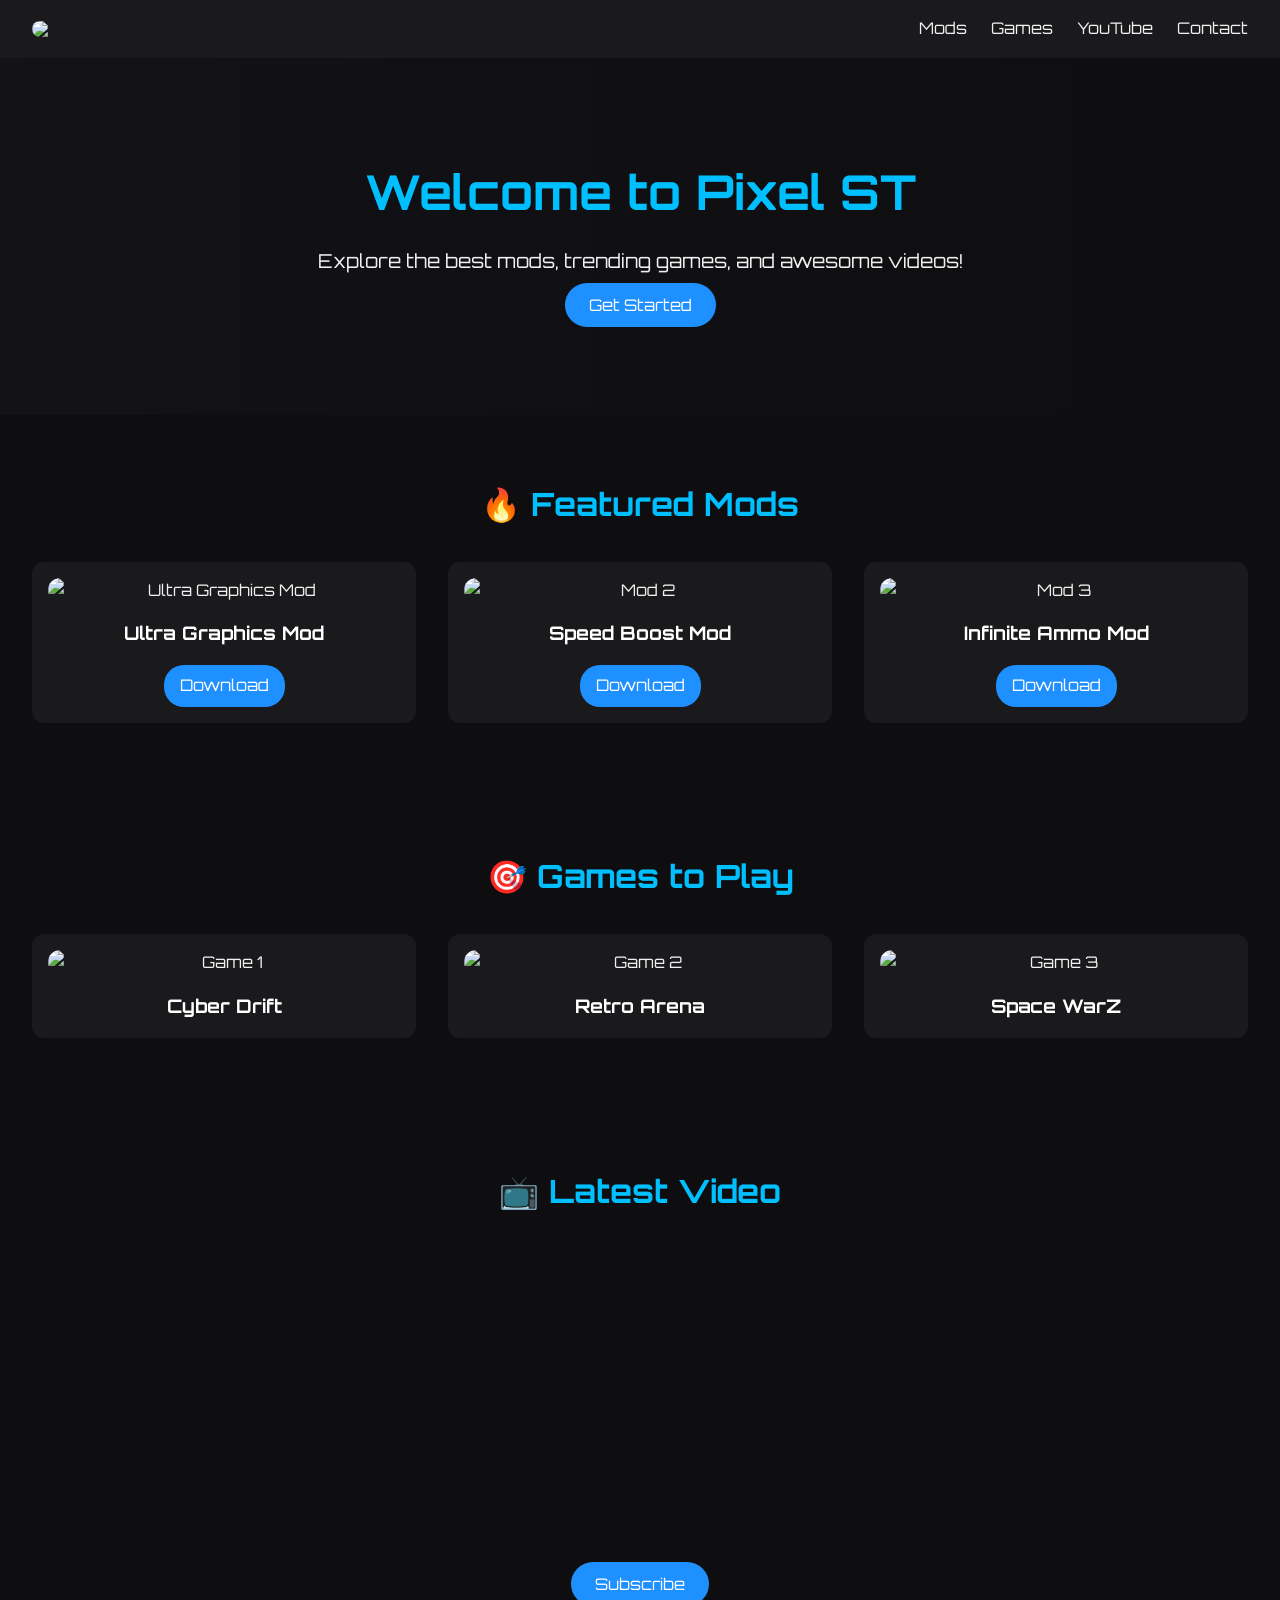
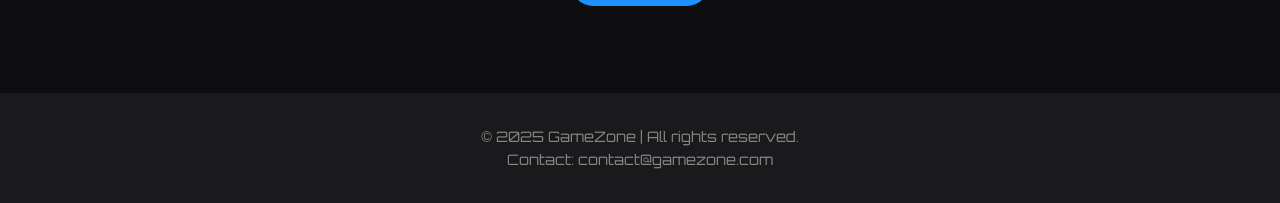
==== game.html @ ad52af6f "Add files via upload" ====
<!DOCTYPE html>
<html lang="en">
<head>
  <meta charset="UTF-8">
  <meta name="viewport" content="width=device-width, initial-scale=1.0">
  <title>GameZone | Home</title>
  <style>

  /* style.css */

  /* Reset & Base */
  * {
    margin: 0;
    padding: 0;
    box-sizing: border-box;
  }
  body {
    font-family: 'Orbitron', sans-serif;
    background-color: #0e0e10;
    color: #f0f0f0;
    line-height: 1.6;
  }
  a {
    text-decoration: none;
    color: inherit;
  }
  img {
    width: 100%;
    display: block;
    border-radius: 12px;
  }

  /* Header */
  header {
    background-color: #1a1a1d;
    padding: 1rem 2rem;
    display: flex;
    justify-content: space-between;
    align-items: center;
    position: sticky;
    top: 0;
    z-index: 1000;
  }
  .logo {
    font-size: 1.8rem;
    color: #00bfff;
  }
  nav ul {
    display: flex;
    gap: 1.5rem;
    list-style: none;
  }
  nav a:hover {
    color: #1e90ff;
  }

  /* Hero Section */
  .hero {
    text-align: center;
    padding: 6rem 2rem;
    background: linear-gradient(to right, #121217, #0e0e10);
  }
  .hero h1 {
    font-size: 3rem;
    color: #00bfff;
  }
  .hero p {
    font-size: 1.2rem;
    margin: 1rem 0;
  }
  .btn {
    background: #1e90ff;
    color: #fff;
    padding: 0.75rem 1.5rem;
    border-radius: 25px;
    transition: background 0.3s;
  }
  .btn:hover {
    background: #00bfff;
  }

  /* Sections */
  .section {
    padding: 4rem 2rem;
    text-align: center;
  }
  .section h2 {
    font-size: 2rem;
    margin-bottom: 2rem;
    color: #00bfff;
  }

  /* Cards */
  .card-grid {
    display: grid;
    grid-template-columns: repeat(auto-fit, minmax(250px, 1fr));
    gap: 2rem;
  }
  .card {
    background: #1a1a1d;
    border-radius: 12px;
    padding: 1rem;
    transition: transform 0.3s ease, box-shadow 0.3s ease;
  }
  .card:hover {
    transform: translateY(-5px);
    box-shadow: 0 10px 20px rgba(0, 191, 255, 0.2);
  }
  .card h3 {
    margin-top: 1rem;
    color: #fff;
  }
  .download-btn {
    display: inline-block;
    margin-top: 1rem;
    background: #1e90ff;
    color: white;
    padding: 0.5rem 1rem;
    border-radius: 20px;
  }
  .download-btn:hover {
    background: #00bfff;
  }

  /* YouTube Section */
  .video-wrapper {
    max-width: 700px;
    margin: auto;
    border-radius: 12px;
    overflow: hidden;
  }

  /* Footer */
  footer {
    background: #1a1a1d;
    color: #888;
    text-align: center;
    padding: 2rem;
    margin-top: 2rem;
    font-size: 0.9rem;
  }

  /* Responsive */
  @media (max-width: 768px) {
    /* Header */
    header {
      padding: 1rem 1.5rem;
      flex-direction: row;
      justify-content: space-between;
    }
    .logo {
      font-size: 1.5rem; /* Smaller logo on mobile */
    }

    /* Navbar Links */
    nav ul {
      display: flex;
      gap: 1rem; /* Reduced gap between links */
      list-style: none;
      justify-content: flex-end;
      width: 100%;
    }

    /* Navbar Link Font Size */
    nav ul li a {
      font-size: 0.9rem; /* Smaller text for navigation links */
    }

    /* Ensure navigation links stay on the right */
    nav ul li {
      margin-left: auto;
    }

    /* Hero Section */
    .hero h1 {
      font-size: 2.2rem; /* Smaller font size for heading on mobile */
    }

    .hero p {
      font-size: 1rem; /* Smaller description text */
    }

    /* Button */
    .btn {
      padding: 0.6rem 1.2rem; /* Smaller buttons */
    }
  }

  .logo img {
  width: 80px; /* Adjust the width as needed */
  height: auto; /* Maintains aspect ratio */
}


  </style>
  <link rel="preconnect" href="https://fonts.googleapis.com">
  <link rel="preconnect" href="https://fonts.gstatic.com" crossorigin>
  <link href="https://fonts.googleapis.com/css2?family=Orbitron:wght@500&display=swap" rel="stylesheet">
  <script src="https://unpkg.com/aos@2.3.1/dist/aos.js"></script>
  <link href="https://unpkg.com/aos@2.3.1/dist/aos.css" rel="stylesheet">
</head>
<body>
  <header>
    <div class="logo"><img src="logo.png"></div>
    <nav>
      <ul id="nav-links">
        <li><a href="#mods">Mods</a></li>
        <li><a href="#games">Games</a></li>
        <li><a href="#youtube">YouTube</a></li>
        <li><a href="#contact">Contact</a></li>
      </ul>
    </nav>
  </header>

  <section class="hero" data-aos="fade-up">
    <h1>Welcome to Pixel ST </h1>
    <p>Explore the best mods, trending games, and awesome videos!</p>
    <a href="#mods" class="btn">Get Started</a>
  </section>

  <section id="mods" class="section" data-aos="fade-up">
    <h2>🔥 Featured Mods</h2>
    <div class="card-grid">
        <div class="card">
            <img src="mod1.jpg" alt="Ultra Graphics Mod">
            <h3>Ultra Graphics Mod</h3>
            <a href="files/ronaldo2008.cpk" class="download-btn" download>Download</a>
          </div>
      <div class="card">
        <img src="mod2.jpg" alt="Mod 2">
        <h3>Speed Boost Mod</h3>
        <a href="files/OF PES 2018 al 2025 V2 by LAqP.rar" class="download-btn" download>Download</a>
      </div>
      <div class="card">
        <img src="mod3.jpg" alt="Mod 3">
        <h3>Infinite Ammo Mod</h3>
        <a href="#" class="download-btn">Download</a>
      </div>
    </div>
  </section>

  <section id="games" class="section" data-aos="fade-up">
    <h2>🎯 Games to Play</h2>
    <div class="card-grid">
      <div class="card">
        <img src="game1.jpg" alt="Game 1">
        <h3>Cyber Drift</h3>
      </div>
      <div class="card">
        <img src="game2.jpg" alt="Game 2">
        <h3>Retro Arena</h3>
      </div>
      <div class="card">
        <img src="game3.jpg" alt="Game 3">
        <h3>Space WarZ</h3>
      </div>
    </div>
  </section>

  <section id="youtube" class="section" data-aos="fade-up">
    <h2>📺 Latest Video</h2>
    <div class="video-wrapper">
      <iframe width="560" height="315" src="https://www.youtube.com/embed/dQw4w9WgXcQ" title="YouTube video player" frameborder="0" allowfullscreen></iframe>
    </div>
    <a href="https://youtube.com/yourchannel" target="_blank" class="btn">Subscribe</a>
  </section>

  <footer id="contact">
    <p>&copy; 2025 GameZone | All rights reserved.</p>
    <p>Contact: contact@gamezone.com</p>
  </footer>

  <script>
    AOS.init();

    // Smooth Scroll
    document.querySelectorAll('a[href^="#"]').forEach(anchor => {
      anchor.addEventListener('click', function (e) {
        e.preventDefault();
        document.querySelector(this.getAttribute('href')).scrollIntoView({
          behavior: 'smooth'
        });
      });
    });

    // Mobile Menu Toggle
    const toggle = document.getElementById('menu-toggle');
    const navLinks = document.getElementById('nav-links');

    toggle.addEventListener('click', () => {
      navLinks.classList.toggle('active');
    });
  </script>
</body>
</html>
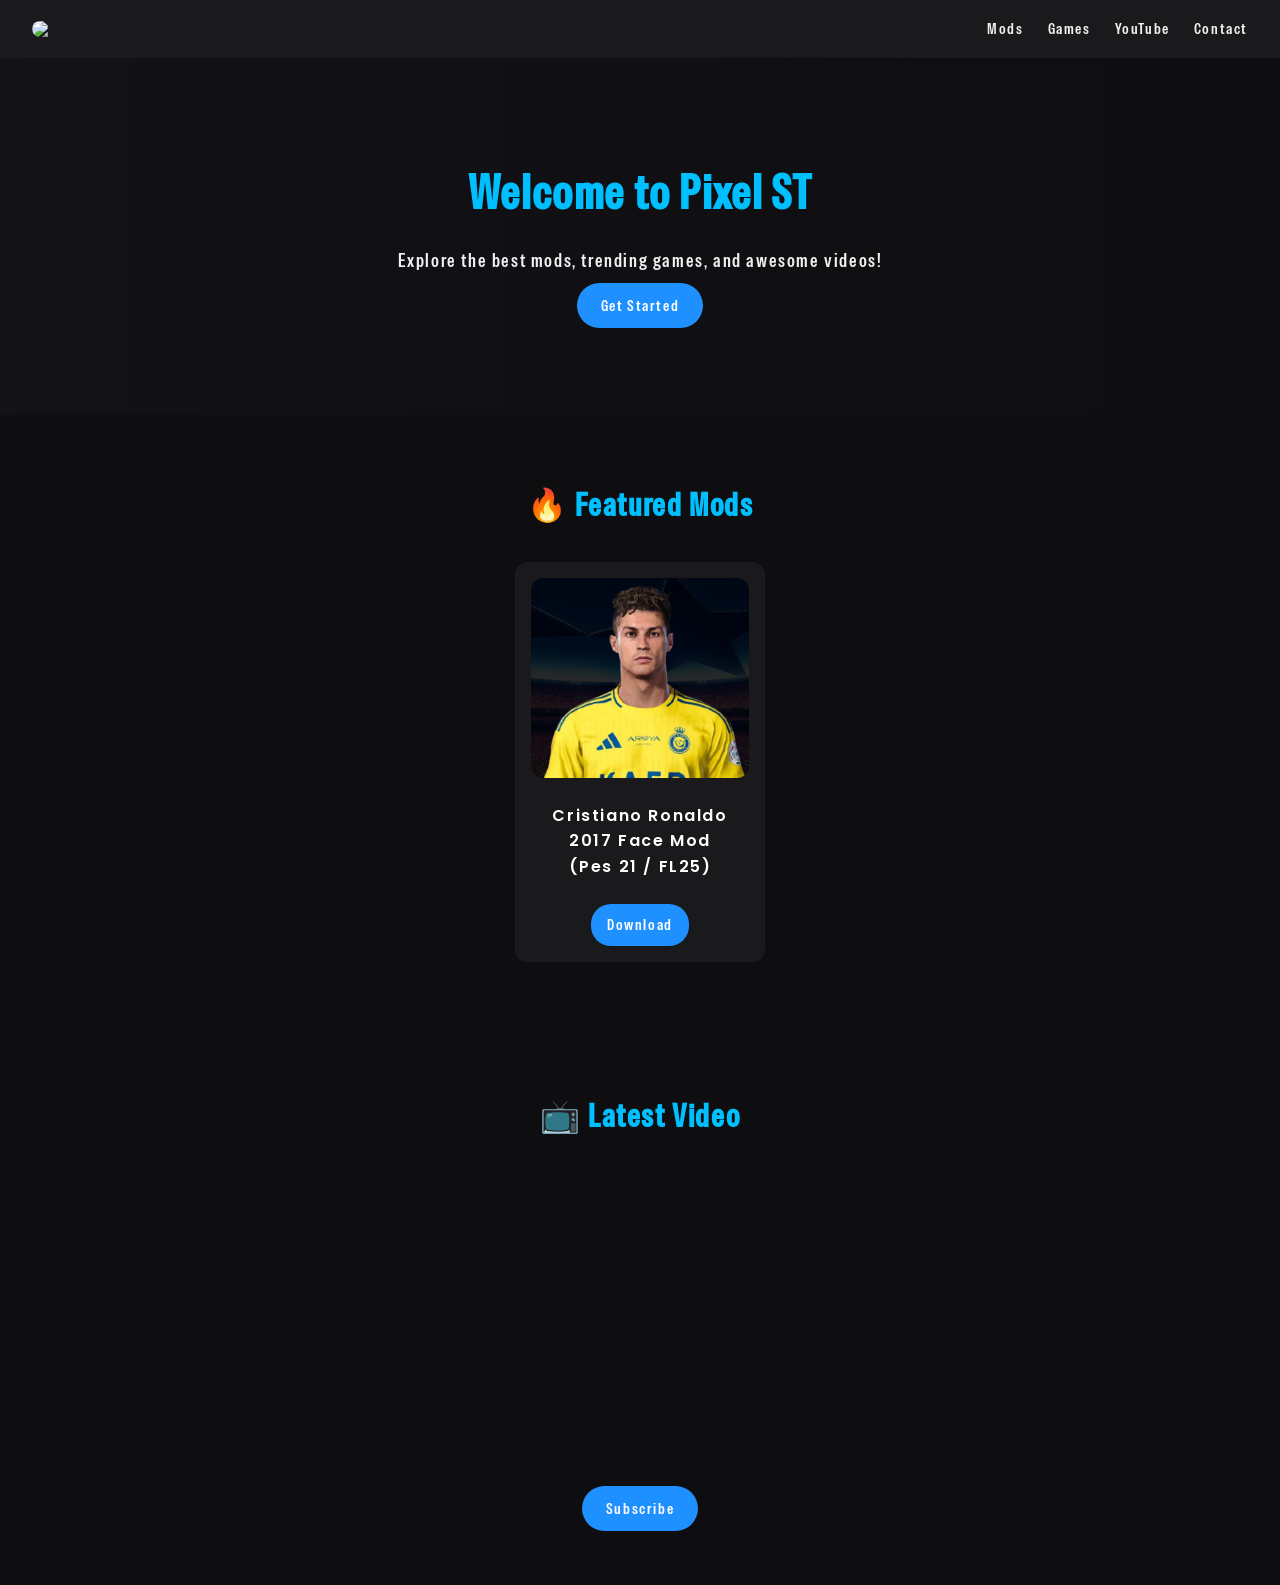
==== commit bab00905: "Add files via upload" ====
--- a/game.html
+++ b/game.html
@@ -15,10 +15,11 @@
     box-sizing: border-box;
   }
   body {
-    font-family: 'Orbitron', sans-serif;
+    font-family: 'Special Gothic Condensed One', sans-serif;
     background-color: #0e0e10;
     color: #f0f0f0;
     line-height: 1.6;
+    letter-spacing: 0.1em;
   }
   a {
     text-decoration: none;
@@ -97,19 +98,42 @@
     gap: 2rem;
   }
   .card {
-    background: #1a1a1d;
-    border-radius: 12px;
-    padding: 1rem;
-    transition: transform 0.3s ease, box-shadow 0.3s ease;
-  }
+  background: #1a1a1d;
+  border-radius: 12px;
+  padding: 1rem;
+  width: 250px; /* Fixed width for uniform layout */
+  height: 400px; /* Ensures all cards are the same height */
+  display: flex;
+  flex-direction: column;
+  align-items: center;
+  justify-content: space-between;
+  transition: transform 0.3s ease, box-shadow 0.3s ease;
+  margin: auto;
+}
+
+.card img {
+  width: 100%;
+  height: 200px; /* Controls image size */
+  object-fit: cover;
+  border-radius: 12px;
+}
+
   .card:hover {
     transform: translateY(-5px);
     box-shadow: 0 10px 20px rgba(0, 191, 255, 0.2);
   }
-  .card h3 {
-    margin-top: 1rem;
-    color: #fff;
-  }
+ .card h3 {
+  margin-top: 1rem;
+  color: #fff;
+  font-family: 'Poppins', sans-serif; /* Change this to any font you like */
+  font-size: 1rem; /* Adjust size */
+  font-weight: 600; /* Optional: boldness */
+  text-align: center;
+}
+
+ 
+
+
   .download-btn {
     display: inline-block;
     margin-top: 1rem;
@@ -198,6 +222,9 @@
   <link href="https://fonts.googleapis.com/css2?family=Orbitron:wght@500&display=swap" rel="stylesheet">
   <script src="https://unpkg.com/aos@2.3.1/dist/aos.js"></script>
   <link href="https://unpkg.com/aos@2.3.1/dist/aos.css" rel="stylesheet">
+  <link href="https://fonts.googleapis.com/css2?family=Inter:wght@500&family=Poppins:wght@500&family=Rubik:wght@500&display=swap" rel="stylesheet">
+<link href="https://fonts.googleapis.com/css2?family=Special+Gothic+Condensed+One&display=swap" rel="stylesheet">
+
 </head>
 <body>
   <header>
@@ -222,11 +249,11 @@
     <h2>🔥 Featured Mods</h2>
     <div class="card-grid">
         <div class="card">
-            <img src="mod1.jpg" alt="Ultra Graphics Mod">
-            <h3>Ultra Graphics Mod</h3>
-            <a href="files/ronaldo2008.cpk" class="download-btn" download>Download</a>
+            <img src="cr7.png" alt="Ultra Graphics Mod">
+            <h3>Cristiano Ronaldo 2017 Face Mod <br> (Pes 21 / FL25)</h3>
+            <a href="https://drive.google.com/file/d/1gA6I6nH5HNVTlayT7fkNew-T3CsBsrP5/view?usp=drive_link" class="download-btn">Download</a>
           </div>
-      <div class="card">
+     <!-- <div class="card">
         <img src="mod2.jpg" alt="Mod 2">
         <h3>Speed Boost Mod</h3>
         <a href="files/OF PES 2018 al 2025 V2 by LAqP.rar" class="download-btn" download>Download</a>
@@ -236,10 +263,10 @@
         <h3>Infinite Ammo Mod</h3>
         <a href="#" class="download-btn">Download</a>
       </div>
-    </div>
+    </div>  -->
   </section>
 
-  <section id="games" class="section" data-aos="fade-up">
+ <!-- <section id="games" class="section" data-aos="fade-up">
     <h2>🎯 Games to Play</h2>
     <div class="card-grid">
       <div class="card">
@@ -255,20 +282,20 @@
         <h3>Space WarZ</h3>
       </div>
     </div>
-  </section>
+  </section> -->
 
   <section id="youtube" class="section" data-aos="fade-up">
     <h2>📺 Latest Video</h2>
     <div class="video-wrapper">
-      <iframe width="560" height="315" src="https://www.youtube.com/embed/dQw4w9WgXcQ" title="YouTube video player" frameborder="0" allowfullscreen></iframe>
+      <iframe width="560" height="315" src="https://youtu.be/3cGgUxcnm0k" title="YouTube video player" frameborder="0" allowfullscreen></iframe>
     </div>
-    <a href="https://youtube.com/yourchannel" target="_blank" class="btn">Subscribe</a>
+    <a href="https://www.youtube.com/channel/UCbGW9BAuN8tPUy9Ew2xN-yg" target="_blank" class="btn">Subscribe</a>
   </section>
 
-  <footer id="contact">
+ <!---- <footer id="contact">
     <p>&copy; 2025 GameZone | All rights reserved.</p>
     <p>Contact: contact@gamezone.com</p>
-  </footer>
+  </footer>-->
 
   <script>
     AOS.init();
